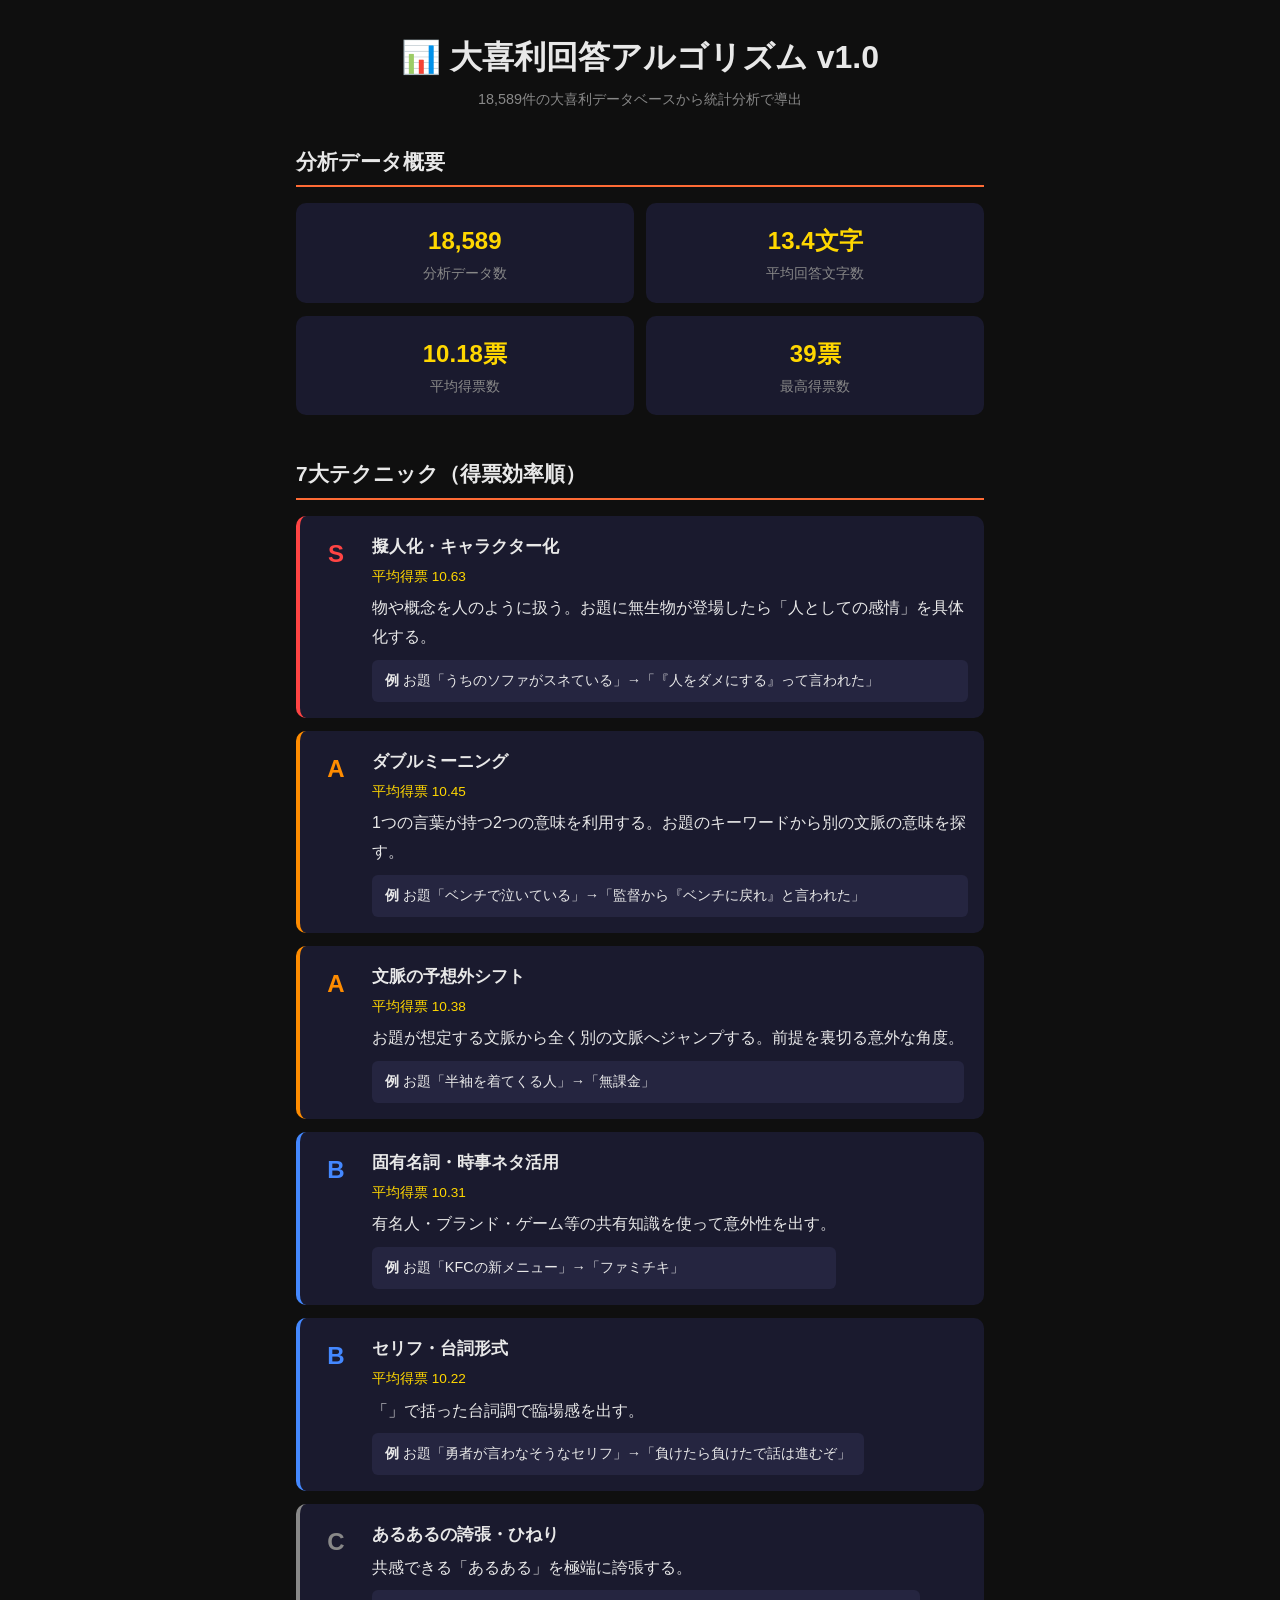
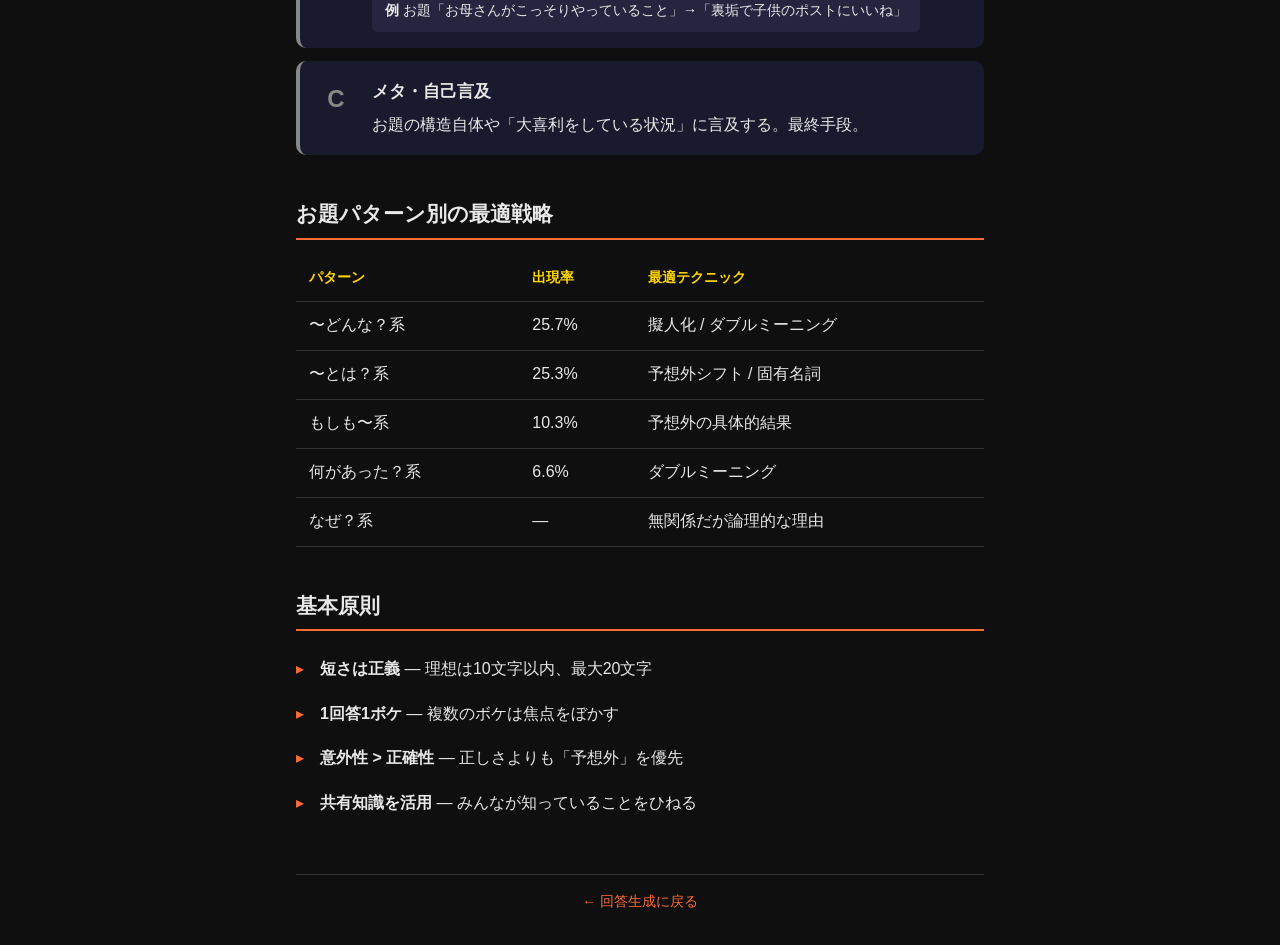
==== templates/algorithm.html @ 943953a9 "大喜利回答AIジェネレーター初期コミット 18,589件の大喜利データベースを分析し、7大テクニックを導出。 Flask + Claude APIによるWeb回答生成ツール。  Co-Authored" ====
<!DOCTYPE html>
<html lang="ja">
<head>
    <meta charset="UTF-8">
    <meta name="viewport" content="width=device-width, initial-scale=1.0">
    <title>大喜利回答アルゴリズム詳細</title>
    <link rel="stylesheet" href="/static/style.css">
</head>
<body>
    <div class="container">
        <header>
            <h1>📊 大喜利回答アルゴリズム v1.0</h1>
            <p class="subtitle">18,589件の大喜利データベースから統計分析で導出</p>
        </header>

        <main class="algorithm-page">
            <section class="algo-section">
                <h2>分析データ概要</h2>
                <div class="stats-grid">
                    <div class="stat-card">
                        <div class="stat-number">18,589</div>
                        <div class="stat-label">分析データ数</div>
                    </div>
                    <div class="stat-card">
                        <div class="stat-number">13.4文字</div>
                        <div class="stat-label">平均回答文字数</div>
                    </div>
                    <div class="stat-card">
                        <div class="stat-number">10.18票</div>
                        <div class="stat-label">平均得票数</div>
                    </div>
                    <div class="stat-card">
                        <div class="stat-number">39票</div>
                        <div class="stat-label">最高得票数</div>
                    </div>
                </div>
            </section>

            <section class="algo-section">
                <h2>7大テクニック（得票効率順）</h2>

                <div class="technique-card rank-s">
                    <div class="rank">S</div>
                    <div class="technique-content">
                        <h3>擬人化・キャラクター化</h3>
                        <div class="avg-score">平均得票 10.63</div>
                        <p>物や概念を人のように扱う。お題に無生物が登場したら「人としての感情」を具体化する。</p>
                        <div class="example">
                            <strong>例</strong> お題「うちのソファがスネている」→「『人をダメにする』って言われた」
                        </div>
                    </div>
                </div>

                <div class="technique-card rank-a">
                    <div class="rank">A</div>
                    <div class="technique-content">
                        <h3>ダブルミーニング</h3>
                        <div class="avg-score">平均得票 10.45</div>
                        <p>1つの言葉が持つ2つの意味を利用する。お題のキーワードから別の文脈の意味を探す。</p>
                        <div class="example">
                            <strong>例</strong> お題「ベンチで泣いている」→「監督から『ベンチに戻れ』と言われた」
                        </div>
                    </div>
                </div>

                <div class="technique-card rank-a">
                    <div class="rank">A</div>
                    <div class="technique-content">
                        <h3>文脈の予想外シフト</h3>
                        <div class="avg-score">平均得票 10.38</div>
                        <p>お題が想定する文脈から全く別の文脈へジャンプする。前提を裏切る意外な角度。</p>
                        <div class="example">
                            <strong>例</strong> お題「半袖を着てくる人」→「無課金」
                        </div>
                    </div>
                </div>

                <div class="technique-card rank-b">
                    <div class="rank">B</div>
                    <div class="technique-content">
                        <h3>固有名詞・時事ネタ活用</h3>
                        <div class="avg-score">平均得票 10.31</div>
                        <p>有名人・ブランド・ゲーム等の共有知識を使って意外性を出す。</p>
                        <div class="example">
                            <strong>例</strong> お題「KFCの新メニュー」→「ファミチキ」
                        </div>
                    </div>
                </div>

                <div class="technique-card rank-b">
                    <div class="rank">B</div>
                    <div class="technique-content">
                        <h3>セリフ・台詞形式</h3>
                        <div class="avg-score">平均得票 10.22</div>
                        <p>「」で括った台詞調で臨場感を出す。</p>
                        <div class="example">
                            <strong>例</strong> お題「勇者が言わなそうなセリフ」→「負けたら負けたで話は進むぞ」
                        </div>
                    </div>
                </div>

                <div class="technique-card rank-c">
                    <div class="rank">C</div>
                    <div class="technique-content">
                        <h3>あるあるの誇張・ひねり</h3>
                        <p>共感できる「あるある」を極端に誇張する。</p>
                        <div class="example">
                            <strong>例</strong> お題「お母さんがこっそりやっていること」→「裏垢で子供のポストにいいね」
                        </div>
                    </div>
                </div>

                <div class="technique-card rank-c">
                    <div class="rank">C</div>
                    <div class="technique-content">
                        <h3>メタ・自己言及</h3>
                        <p>お題の構造自体や「大喜利をしている状況」に言及する。最終手段。</p>
                    </div>
                </div>
            </section>

            <section class="algo-section">
                <h2>お題パターン別の最適戦略</h2>
                <table class="pattern-table">
                    <thead>
                        <tr>
                            <th>パターン</th>
                            <th>出現率</th>
                            <th>最適テクニック</th>
                        </tr>
                    </thead>
                    <tbody>
                        <tr><td>〜どんな？系</td><td>25.7%</td><td>擬人化 / ダブルミーニング</td></tr>
                        <tr><td>〜とは？系</td><td>25.3%</td><td>予想外シフト / 固有名詞</td></tr>
                        <tr><td>もしも〜系</td><td>10.3%</td><td>予想外の具体的結果</td></tr>
                        <tr><td>何があった？系</td><td>6.6%</td><td>ダブルミーニング</td></tr>
                        <tr><td>なぜ？系</td><td>—</td><td>無関係だが論理的な理由</td></tr>
                    </tbody>
                </table>
            </section>

            <section class="algo-section">
                <h2>基本原則</h2>
                <ul class="principles">
                    <li><strong>短さは正義</strong> — 理想は10文字以内、最大20文字</li>
                    <li><strong>1回答1ボケ</strong> — 複数のボケは焦点をぼかす</li>
                    <li><strong>意外性 > 正確性</strong> — 正しさよりも「予想外」を優先</li>
                    <li><strong>共有知識を活用</strong> — みんなが知っていることをひねる</li>
                </ul>
            </section>
        </main>

        <footer>
            <a href="/">← 回答生成に戻る</a>
        </footer>
    </div>
</body>
</html>
---- static/style.css ----
/* 大喜利AI - スタイルシート */

:root {
    --primary: #ff6b35;
    --primary-dark: #e55a2b;
    --bg: #0f0f0f;
    --surface: #1a1a2e;
    --surface-light: #252540;
    --text: #e8e8e8;
    --text-dim: #888;
    --accent: #ffd700;
    --rank-s: #ff4444;
    --rank-a: #ff8c00;
    --rank-b: #4488ff;
    --rank-c: #888;
}

* {
    margin: 0;
    padding: 0;
    box-sizing: border-box;
}

body {
    font-family: 'Hiragino Kaku Gothic ProN', 'Noto Sans JP', sans-serif;
    background: var(--bg);
    color: var(--text);
    min-height: 100vh;
    line-height: 1.6;
}

.container {
    max-width: 720px;
    margin: 0 auto;
    padding: 2rem 1rem;
}

/* Header */
header {
    text-align: center;
    margin-bottom: 2rem;
}

header h1 {
    font-size: 2rem;
    margin-bottom: 0.3rem;
}

.subtitle {
    color: var(--text-dim);
    font-size: 0.9rem;
}

/* Input Section */
.input-section {
    background: var(--surface);
    border-radius: 12px;
    padding: 1.5rem;
    margin-bottom: 1.5rem;
}

.input-section label {
    display: block;
    font-weight: bold;
    margin-bottom: 0.5rem;
    font-size: 0.95rem;
}

textarea {
    width: 100%;
    background: var(--surface-light);
    border: 2px solid transparent;
    border-radius: 8px;
    color: var(--text);
    padding: 0.8rem;
    font-size: 1.1rem;
    font-family: inherit;
    resize: vertical;
    transition: border-color 0.2s;
}

textarea:focus {
    outline: none;
    border-color: var(--primary);
}

.options {
    display: flex;
    gap: 1rem;
    margin: 1rem 0;
}

.option-group {
    flex: 1;
}

.option-group label {
    font-size: 0.85rem;
    color: var(--text-dim);
    margin-bottom: 0.3rem;
}

select {
    width: 100%;
    background: var(--surface-light);
    border: 1px solid #333;
    border-radius: 6px;
    color: var(--text);
    padding: 0.5rem;
    font-size: 0.95rem;
    font-family: inherit;
}

button {
    width: 100%;
    background: var(--primary);
    color: white;
    border: none;
    border-radius: 8px;
    padding: 0.8rem;
    font-size: 1.1rem;
    font-weight: bold;
    cursor: pointer;
    transition: background 0.2s;
    font-family: inherit;
}

button:hover {
    background: var(--primary-dark);
}

button:disabled {
    opacity: 0.5;
    cursor: not-allowed;
}

/* Loading */
.loading {
    text-align: center;
    padding: 2rem;
}

.spinner {
    width: 40px;
    height: 40px;
    border: 3px solid var(--surface-light);
    border-top-color: var(--primary);
    border-radius: 50%;
    animation: spin 0.8s linear infinite;
    margin: 0 auto 0.5rem;
}

@keyframes spin {
    to { transform: rotate(360deg); }
}

/* Results */
.results {
    margin-top: 1.5rem;
}

.pattern-badge {
    display: inline-block;
    background: var(--surface-light);
    border: 1px solid #444;
    border-radius: 20px;
    padding: 0.3rem 0.8rem;
    font-size: 0.85rem;
    color: var(--accent);
    margin-bottom: 1rem;
}

.answer-card {
    background: var(--surface);
    border-radius: 12px;
    padding: 1.2rem;
    margin-bottom: 0.8rem;
    display: flex;
    gap: 1rem;
    align-items: flex-start;
    transition: transform 0.15s;
}

.answer-card:hover {
    transform: translateX(4px);
}

.answer-number {
    background: var(--primary);
    color: white;
    width: 32px;
    height: 32px;
    border-radius: 50%;
    display: flex;
    align-items: center;
    justify-content: center;
    font-weight: bold;
    flex-shrink: 0;
}

.answer-text {
    font-size: 1.2rem;
    font-weight: bold;
    margin-bottom: 0.4rem;
}

.answer-meta {
    display: flex;
    gap: 0.8rem;
    font-size: 0.85rem;
    color: var(--text-dim);
}

.technique {
    background: var(--surface-light);
    padding: 0.15rem 0.5rem;
    border-radius: 4px;
    font-size: 0.8rem;
}

/* Error */
.error {
    background: #2a1515;
    border: 1px solid #ff4444;
    border-radius: 8px;
    padding: 1rem;
    color: #ff6666;
    text-align: center;
}

.hidden {
    display: none;
}

/* Footer */
footer {
    text-align: center;
    margin-top: 3rem;
    padding-top: 1rem;
    border-top: 1px solid #333;
    font-size: 0.85rem;
    color: var(--text-dim);
}

footer a {
    color: var(--primary);
    text-decoration: none;
}

footer a:hover {
    text-decoration: underline;
}

/* Algorithm Page */
.algorithm-page {
    line-height: 1.8;
}

.algo-section {
    margin-bottom: 2.5rem;
}

.algo-section h2 {
    font-size: 1.3rem;
    margin-bottom: 1rem;
    padding-bottom: 0.3rem;
    border-bottom: 2px solid var(--primary);
}

.stats-grid {
    display: grid;
    grid-template-columns: repeat(2, 1fr);
    gap: 0.8rem;
}

.stat-card {
    background: var(--surface);
    border-radius: 10px;
    padding: 1rem;
    text-align: center;
}

.stat-number {
    font-size: 1.5rem;
    font-weight: bold;
    color: var(--accent);
}

.stat-label {
    font-size: 0.85rem;
    color: var(--text-dim);
}

.technique-card {
    background: var(--surface);
    border-radius: 10px;
    padding: 1rem;
    margin-bottom: 0.8rem;
    display: flex;
    gap: 1rem;
    border-left: 4px solid;
}

.technique-card.rank-s { border-left-color: var(--rank-s); }
.technique-card.rank-a { border-left-color: var(--rank-a); }
.technique-card.rank-b { border-left-color: var(--rank-b); }
.technique-card.rank-c { border-left-color: var(--rank-c); }

.rank {
    font-size: 1.5rem;
    font-weight: bold;
    width: 40px;
    text-align: center;
    flex-shrink: 0;
}

.rank-s .rank { color: var(--rank-s); }
.rank-a .rank { color: var(--rank-a); }
.rank-b .rank { color: var(--rank-b); }
.rank-c .rank { color: var(--rank-c); }

.technique-content h3 {
    font-size: 1.05rem;
    margin-bottom: 0.2rem;
}

.avg-score {
    font-size: 0.85rem;
    color: var(--accent);
    margin-bottom: 0.3rem;
}

.example {
    background: var(--surface-light);
    border-radius: 6px;
    padding: 0.5rem 0.8rem;
    margin-top: 0.5rem;
    font-size: 0.9rem;
}

.pattern-table {
    width: 100%;
    border-collapse: collapse;
}

.pattern-table th, .pattern-table td {
    padding: 0.6rem 0.8rem;
    text-align: left;
    border-bottom: 1px solid #333;
}

.pattern-table th {
    color: var(--accent);
    font-size: 0.9rem;
}

.principles {
    list-style: none;
}

.principles li {
    padding: 0.5rem 0;
    padding-left: 1.5rem;
    position: relative;
}

.principles li::before {
    content: "▸";
    color: var(--primary);
    position: absolute;
    left: 0;
}

/* Responsive */
@media (max-width: 480px) {
    .options {
        flex-direction: column;
        gap: 0.5rem;
    }

    .stats-grid {
        grid-template-columns: 1fr 1fr;
    }

    header h1 {
        font-size: 1.5rem;
    }
}
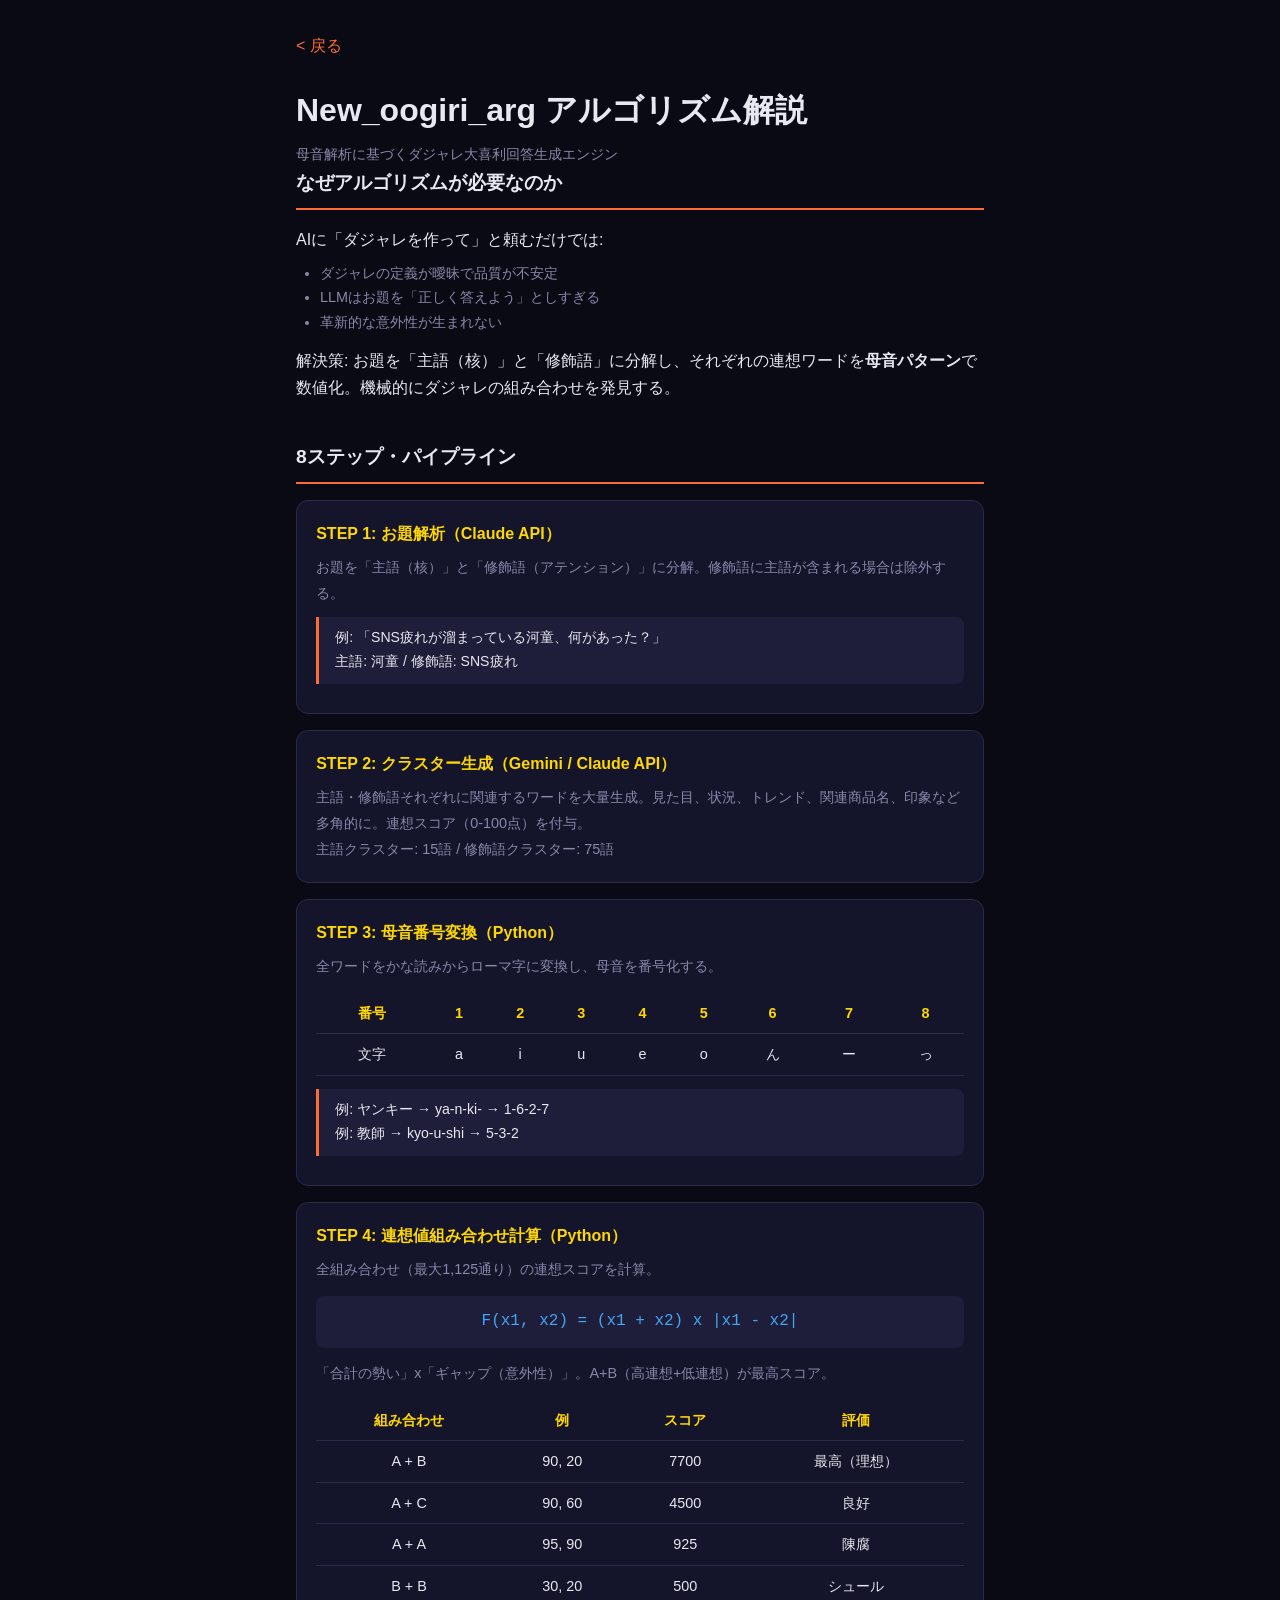
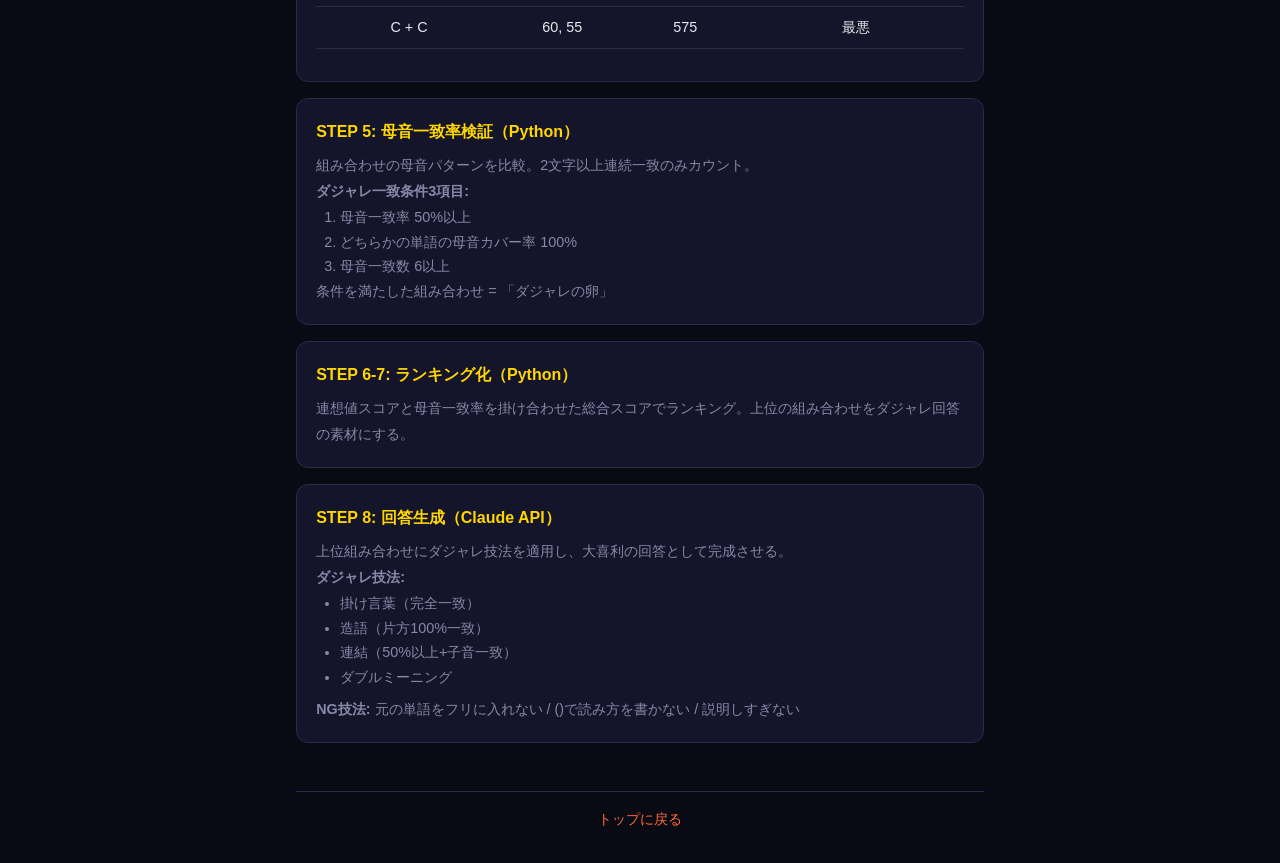
==== commit 8757bd19: "New_oogiri_argアルゴリズムに基づくダジャレ生成エンジンを実装 - dajare_engine.py: 母音変換・一致率計算の純粋Pythonモジュール   - かな→ローマ字→母音番号変" ====
--- a/templates/algorithm.html
+++ b/templates/algorithm.html
@@ -3,155 +3,160 @@
 <head>
     <meta charset="UTF-8">
     <meta name="viewport" content="width=device-width, initial-scale=1.0">
-    <title>大喜利回答アルゴリズム詳細</title>
+    <title>アルゴリズム解説 - 大喜利ダジャレAI</title>
     <link rel="stylesheet" href="/static/style.css">
+    <style>
+        .algo-page { max-width: 720px; margin: 0 auto; }
+        .algo-section { margin-bottom: 2.5rem; }
+        .algo-section h2 {
+            font-size: 1.2rem;
+            margin-bottom: 1rem;
+            padding-bottom: 0.5rem;
+            border-bottom: 2px solid var(--primary);
+        }
+        .step-card {
+            background: var(--surface);
+            border: 1px solid var(--border);
+            border-radius: 12px;
+            padding: 1.2rem;
+            margin-bottom: 1rem;
+        }
+        .step-card h3 {
+            color: var(--accent);
+            font-size: 1rem;
+            margin-bottom: 0.5rem;
+        }
+        .step-card p { font-size: 0.9rem; color: var(--text-dim); line-height: 1.8; }
+        .formula {
+            background: var(--surface-light);
+            border-radius: 8px;
+            padding: 0.8rem 1.2rem;
+            font-family: monospace;
+            font-size: 1rem;
+            text-align: center;
+            margin: 0.8rem 0;
+            color: var(--info);
+        }
+        .example-box {
+            background: var(--surface-light);
+            border-left: 3px solid var(--primary);
+            border-radius: 0 8px 8px 0;
+            padding: 0.6rem 1rem;
+            margin: 0.6rem 0;
+            font-size: 0.88rem;
+        }
+        .vowel-table {
+            width: 100%;
+            border-collapse: collapse;
+            margin: 0.8rem 0;
+            font-size: 0.9rem;
+        }
+        .vowel-table th, .vowel-table td {
+            padding: 0.5rem;
+            border-bottom: 1px solid var(--border);
+            text-align: center;
+        }
+        .vowel-table th { color: var(--accent); }
+        .back-link { display: inline-block; margin-bottom: 1.5rem; color: var(--primary); text-decoration: none; }
+        .back-link:hover { text-decoration: underline; }
+    </style>
 </head>
 <body>
-    <div class="container">
-        <header>
-            <h1>📊 大喜利回答アルゴリズム v1.0</h1>
-            <p class="subtitle">18,589件の大喜利データベースから統計分析で導出</p>
-        </header>
+    <div class="container algo-page">
+        <a href="/" class="back-link">&lt; 戻る</a>
+        <h1>New_oogiri_arg アルゴリズム解説</h1>
+        <p class="subtitle">母音解析に基づくダジャレ大喜利回答生成エンジン</p>
 
-        <main class="algorithm-page">
-            <section class="algo-section">
-                <h2>分析データ概要</h2>
-                <div class="stats-grid">
-                    <div class="stat-card">
-                        <div class="stat-number">18,589</div>
-                        <div class="stat-label">分析データ数</div>
-                    </div>
-                    <div class="stat-card">
-                        <div class="stat-number">13.4文字</div>
-                        <div class="stat-label">平均回答文字数</div>
-                    </div>
-                    <div class="stat-card">
-                        <div class="stat-number">10.18票</div>
-                        <div class="stat-label">平均得票数</div>
-                    </div>
-                    <div class="stat-card">
-                        <div class="stat-number">39票</div>
-                        <div class="stat-label">最高得票数</div>
-                    </div>
+        <div class="algo-section">
+            <h2>なぜアルゴリズムが必要なのか</h2>
+            <p>AIに「ダジャレを作って」と頼むだけでは:</p>
+            <ul style="color:var(--text-dim);font-size:0.9rem;padding-left:1.5rem;margin:0.5rem 0">
+                <li>ダジャレの定義が曖昧で品質が不安定</li>
+                <li>LLMはお題を「正しく答えよう」としすぎる</li>
+                <li>革新的な意外性が生まれない</li>
+            </ul>
+            <p style="margin-top:0.8rem">解決策: お題を「主語（核）」と「修飾語」に分解し、それぞれの連想ワードを<strong>母音パターン</strong>で数値化。機械的にダジャレの組み合わせを発見する。</p>
+        </div>
+
+        <div class="algo-section">
+            <h2>8ステップ・パイプライン</h2>
+
+            <div class="step-card">
+                <h3>STEP 1: お題解析（Claude API）</h3>
+                <p>お題を「主語（核）」と「修飾語（アテンション）」に分解。修飾語に主語が含まれる場合は除外する。</p>
+                <div class="example-box">
+                    例: 「SNS疲れが溜まっている河童、何があった？」<br>
+                    主語: 河童 / 修飾語: SNS疲れ
                 </div>
-            </section>
+            </div>
 
-            <section class="algo-section">
-                <h2>7大テクニック（得票効率順）</h2>
+            <div class="step-card">
+                <h3>STEP 2: クラスター生成（Gemini / Claude API）</h3>
+                <p>主語・修飾語それぞれに関連するワードを大量生成。見た目、状況、トレンド、関連商品名、印象など多角的に。連想スコア（0-100点）を付与。</p>
+                <p>主語クラスター: 15語 / 修飾語クラスター: 75語</p>
+            </div>
 
-                <div class="technique-card rank-s">
-                    <div class="rank">S</div>
-                    <div class="technique-content">
-                        <h3>擬人化・キャラクター化</h3>
-                        <div class="avg-score">平均得票 10.63</div>
-                        <p>物や概念を人のように扱う。お題に無生物が登場したら「人としての感情」を具体化する。</p>
-                        <div class="example">
-                            <strong>例</strong> お題「うちのソファがスネている」→「『人をダメにする』って言われた」
-                        </div>
-                    </div>
+            <div class="step-card">
+                <h3>STEP 3: 母音番号変換（Python）</h3>
+                <p>全ワードをかな読みからローマ字に変換し、母音を番号化する。</p>
+                <table class="vowel-table">
+                    <tr><th>番号</th><th>1</th><th>2</th><th>3</th><th>4</th><th>5</th><th>6</th><th>7</th><th>8</th></tr>
+                    <tr><td>文字</td><td>a</td><td>i</td><td>u</td><td>e</td><td>o</td><td>ん</td><td>ー</td><td>っ</td></tr>
+                </table>
+                <div class="example-box">
+                    例: ヤンキー → ya-n-ki- → 1-6-2-7<br>
+                    例: 教師 → kyo-u-shi → 5-3-2
                 </div>
+            </div>
 
-                <div class="technique-card rank-a">
-                    <div class="rank">A</div>
-                    <div class="technique-content">
-                        <h3>ダブルミーニング</h3>
-                        <div class="avg-score">平均得票 10.45</div>
-                        <p>1つの言葉が持つ2つの意味を利用する。お題のキーワードから別の文脈の意味を探す。</p>
-                        <div class="example">
-                            <strong>例</strong> お題「ベンチで泣いている」→「監督から『ベンチに戻れ』と言われた」
-                        </div>
-                    </div>
-                </div>
+            <div class="step-card">
+                <h3>STEP 4: 連想値組み合わせ計算（Python）</h3>
+                <p>全組み合わせ（最大1,125通り）の連想スコアを計算。</p>
+                <div class="formula">F(x1, x2) = (x1 + x2) x |x1 - x2|</div>
+                <p>「合計の勢い」x「ギャップ（意外性）」。A+B（高連想+低連想）が最高スコア。</p>
+                <table class="vowel-table">
+                    <tr><th>組み合わせ</th><th>例</th><th>スコア</th><th>評価</th></tr>
+                    <tr><td>A + B</td><td>90, 20</td><td>7700</td><td>最高（理想）</td></tr>
+                    <tr><td>A + C</td><td>90, 60</td><td>4500</td><td>良好</td></tr>
+                    <tr><td>A + A</td><td>95, 90</td><td>925</td><td>陳腐</td></tr>
+                    <tr><td>B + B</td><td>30, 20</td><td>500</td><td>シュール</td></tr>
+                    <tr><td>C + C</td><td>60, 55</td><td>575</td><td>最悪</td></tr>
+                </table>
+            </div>
 
-                <div class="technique-card rank-a">
-                    <div class="rank">A</div>
-                    <div class="technique-content">
-                        <h3>文脈の予想外シフト</h3>
-                        <div class="avg-score">平均得票 10.38</div>
-                        <p>お題が想定する文脈から全く別の文脈へジャンプする。前提を裏切る意外な角度。</p>
-                        <div class="example">
-                            <strong>例</strong> お題「半袖を着てくる人」→「無課金」
-                        </div>
-                    </div>
-                </div>
+            <div class="step-card">
+                <h3>STEP 5: 母音一致率検証（Python）</h3>
+                <p>組み合わせの母音パターンを比較。2文字以上連続一致のみカウント。</p>
+                <p><strong>ダジャレ一致条件3項目:</strong></p>
+                <ol style="font-size:0.9rem;color:var(--text-dim);padding-left:1.5rem">
+                    <li>母音一致率 50%以上</li>
+                    <li>どちらかの単語の母音カバー率 100%</li>
+                    <li>母音一致数 6以上</li>
+                </ol>
+                <p>条件を満たした組み合わせ = 「ダジャレの卵」</p>
+            </div>
 
-                <div class="technique-card rank-b">
-                    <div class="rank">B</div>
-                    <div class="technique-content">
-                        <h3>固有名詞・時事ネタ活用</h3>
-                        <div class="avg-score">平均得票 10.31</div>
-                        <p>有名人・ブランド・ゲーム等の共有知識を使って意外性を出す。</p>
-                        <div class="example">
-                            <strong>例</strong> お題「KFCの新メニュー」→「ファミチキ」
-                        </div>
-                    </div>
-                </div>
+            <div class="step-card">
+                <h3>STEP 6-7: ランキング化（Python）</h3>
+                <p>連想値スコアと母音一致率を掛け合わせた総合スコアでランキング。上位の組み合わせをダジャレ回答の素材にする。</p>
+            </div>
 
-                <div class="technique-card rank-b">
-                    <div class="rank">B</div>
-                    <div class="technique-content">
-                        <h3>セリフ・台詞形式</h3>
-                        <div class="avg-score">平均得票 10.22</div>
-                        <p>「」で括った台詞調で臨場感を出す。</p>
-                        <div class="example">
-                            <strong>例</strong> お題「勇者が言わなそうなセリフ」→「負けたら負けたで話は進むぞ」
-                        </div>
-                    </div>
-                </div>
-
-                <div class="technique-card rank-c">
-                    <div class="rank">C</div>
-                    <div class="technique-content">
-                        <h3>あるあるの誇張・ひねり</h3>
-                        <p>共感できる「あるある」を極端に誇張する。</p>
-                        <div class="example">
-                            <strong>例</strong> お題「お母さんがこっそりやっていること」→「裏垢で子供のポストにいいね」
-                        </div>
-                    </div>
-                </div>
-
-                <div class="technique-card rank-c">
-                    <div class="rank">C</div>
-                    <div class="technique-content">
-                        <h3>メタ・自己言及</h3>
-                        <p>お題の構造自体や「大喜利をしている状況」に言及する。最終手段。</p>
-                    </div>
-                </div>
-            </section>
-
-            <section class="algo-section">
-                <h2>お題パターン別の最適戦略</h2>
-                <table class="pattern-table">
-                    <thead>
-                        <tr>
-                            <th>パターン</th>
-                            <th>出現率</th>
-                            <th>最適テクニック</th>
-                        </tr>
-                    </thead>
-                    <tbody>
-                        <tr><td>〜どんな？系</td><td>25.7%</td><td>擬人化 / ダブルミーニング</td></tr>
-                        <tr><td>〜とは？系</td><td>25.3%</td><td>予想外シフト / 固有名詞</td></tr>
-                        <tr><td>もしも〜系</td><td>10.3%</td><td>予想外の具体的結果</td></tr>
-                        <tr><td>何があった？系</td><td>6.6%</td><td>ダブルミーニング</td></tr>
-                        <tr><td>なぜ？系</td><td>—</td><td>無関係だが論理的な理由</td></tr>
-                    </tbody>
-                </table>
-            </section>
-
-            <section class="algo-section">
-                <h2>基本原則</h2>
-                <ul class="principles">
-                    <li><strong>短さは正義</strong> — 理想は10文字以内、最大20文字</li>
-                    <li><strong>1回答1ボケ</strong> — 複数のボケは焦点をぼかす</li>
-                    <li><strong>意外性 > 正確性</strong> — 正しさよりも「予想外」を優先</li>
-                    <li><strong>共有知識を活用</strong> — みんなが知っていることをひねる</li>
+            <div class="step-card">
+                <h3>STEP 8: 回答生成（Claude API）</h3>
+                <p>上位組み合わせにダジャレ技法を適用し、大喜利の回答として完成させる。</p>
+                <p><strong>ダジャレ技法:</strong></p>
+                <ul style="font-size:0.9rem;color:var(--text-dim);padding-left:1.5rem">
+                    <li>掛け言葉（完全一致）</li>
+                    <li>造語（片方100%一致）</li>
+                    <li>連結（50%以上+子音一致）</li>
+                    <li>ダブルミーニング</li>
                 </ul>
-            </section>
-        </main>
+                <p style="margin-top:0.5rem"><strong>NG技法:</strong> 元の単語をフリに入れない / ()で読み方を書かない / 説明しすぎない</p>
+            </div>
+        </div>
 
         <footer>
-            <a href="/">← 回答生成に戻る</a>
+            <a href="/">トップに戻る</a>
         </footer>
     </div>
 </body>
--- a/static/style.css
+++ b/static/style.css
@@ -1,388 +1,431 @@
-/* 大喜利AI - スタイルシート */
+/* 大喜利ダジャレAI - New_oogiri_arg */
 
 :root {
     --primary: #ff6b35;
     --primary-dark: #e55a2b;
-    --bg: #0f0f0f;
-    --surface: #1a1a2e;
-    --surface-light: #252540;
-    --text: #e8e8e8;
-    --text-dim: #888;
+    --bg: #0a0a14;
+    --surface: #14142a;
+    --surface-light: #1e1e3a;
+    --surface-hover: #282850;
+    --text: #e8e8f0;
+    --text-dim: #8888aa;
     --accent: #ffd700;
-    --rank-s: #ff4444;
-    --rank-a: #ff8c00;
-    --rank-b: #4488ff;
-    --rank-c: #888;
-}
-
-* {
-    margin: 0;
-    padding: 0;
-    box-sizing: border-box;
-}
+    --success: #4caf50;
+    --info: #42a5f5;
+    --warn: #ff9800;
+    --danger: #f44336;
+    --border: #2a2a4a;
+}
+
+* { margin: 0; padding: 0; box-sizing: border-box; }
 
 body {
     font-family: 'Hiragino Kaku Gothic ProN', 'Noto Sans JP', sans-serif;
     background: var(--bg);
     color: var(--text);
     min-height: 100vh;
-    line-height: 1.6;
+    line-height: 1.7;
 }
 
 .container {
-    max-width: 720px;
+    max-width: 800px;
     margin: 0 auto;
     padding: 2rem 1rem;
 }
 
 /* Header */
-header {
-    text-align: center;
-    margin-bottom: 2rem;
-}
-
-header h1 {
-    font-size: 2rem;
-    margin-bottom: 0.3rem;
-}
-
-.subtitle {
-    color: var(--text-dim);
-    font-size: 0.9rem;
-}
+header { text-align: center; margin-bottom: 2rem; }
+header h1 { font-size: 2.2rem; letter-spacing: 0.05em; }
+.subtitle { color: var(--text-dim); font-size: 0.9rem; margin-top: 0.3rem; }
 
 /* Input Section */
 .input-section {
     background: var(--surface);
-    border-radius: 12px;
+    border: 1px solid var(--border);
+    border-radius: 14px;
     padding: 1.5rem;
     margin-bottom: 1.5rem;
 }
 
-.input-section label {
-    display: block;
-    font-weight: bold;
+.input-header {
+    display: flex;
+    justify-content: space-between;
+    align-items: center;
     margin-bottom: 0.5rem;
+}
+
+.input-header label {
+    font-weight: bold;
     font-size: 0.95rem;
 }
+
+.btn-fetch {
+    background: var(--surface-light);
+    color: var(--info);
+    border: 1px solid var(--info);
+    border-radius: 6px;
+    padding: 0.3rem 0.8rem;
+    font-size: 0.85rem;
+    cursor: pointer;
+    font-family: inherit;
+    transition: all 0.2s;
+}
+
+.btn-fetch:hover { background: var(--info); color: white; }
 
 textarea {
     width: 100%;
     background: var(--surface-light);
     border: 2px solid transparent;
-    border-radius: 8px;
+    border-radius: 10px;
     color: var(--text);
-    padding: 0.8rem;
+    padding: 0.8rem 1rem;
     font-size: 1.1rem;
     font-family: inherit;
     resize: vertical;
     transition: border-color 0.2s;
 }
 
-textarea:focus {
-    outline: none;
-    border-color: var(--primary);
-}
-
-.options {
-    display: flex;
+textarea:focus { outline: none; border-color: var(--primary); }
+
+/* Odai List */
+.odai-list {
+    margin: 0.8rem 0;
+    background: var(--surface-light);
+    border-radius: 10px;
+    padding: 0.5rem;
+    max-height: 300px;
+    overflow-y: auto;
+}
+
+.odai-item {
+    padding: 0.5rem 0.8rem;
+    border-radius: 6px;
+    cursor: pointer;
+    font-size: 0.92rem;
+    transition: background 0.15s;
+}
+
+.odai-item:hover { background: var(--surface-hover); }
+.odai-item.selected { background: var(--primary); color: white; }
+
+.odai-nav {
+    display: flex;
+    justify-content: center;
+    align-items: center;
     gap: 1rem;
-    margin: 1rem 0;
-}
-
-.option-group {
-    flex: 1;
-}
-
-.option-group label {
-    font-size: 0.85rem;
-    color: var(--text-dim);
-    margin-bottom: 0.3rem;
-}
-
-select {
+    padding: 0.5rem;
+    font-size: 0.85rem;
+    color: var(--text-dim);
+}
+
+.odai-nav button {
+    width: auto;
+    padding: 0.3rem 1rem;
+    font-size: 0.85rem;
+    background: var(--surface);
+    border: 1px solid var(--border);
+}
+
+.odai-nav button:disabled { opacity: 0.3; }
+
+.loading-text, .error-text {
+    text-align: center;
+    padding: 1rem;
+    font-size: 0.9rem;
+}
+.error-text { color: var(--danger); }
+
+/* Generate Button */
+.btn-generate {
     width: 100%;
-    background: var(--surface-light);
-    border: 1px solid #333;
-    border-radius: 6px;
-    color: var(--text);
-    padding: 0.5rem;
-    font-size: 0.95rem;
-    font-family: inherit;
-}
-
-button {
-    width: 100%;
-    background: var(--primary);
+    background: linear-gradient(135deg, var(--primary), #ff8f5a);
     color: white;
     border: none;
+    border-radius: 10px;
+    padding: 0.9rem;
+    font-size: 1.15rem;
+    font-weight: bold;
+    cursor: pointer;
+    font-family: inherit;
+    transition: all 0.2s;
+    margin-top: 0.8rem;
+}
+
+.btn-generate:hover { transform: translateY(-1px); box-shadow: 0 4px 20px rgba(255,107,53,0.3); }
+.btn-generate:disabled { opacity: 0.5; cursor: not-allowed; transform: none; box-shadow: none; }
+
+/* Progress Section */
+.progress-section {
+    margin: 1.5rem 0;
+}
+
+.progress-section h2 {
+    font-size: 1.1rem;
+    margin-bottom: 1rem;
+    color: var(--accent);
+}
+
+.step-tracker {
+    display: flex;
+    flex-direction: column;
+    gap: 0.5rem;
+}
+
+.step {
+    background: var(--surface);
+    border: 1px solid var(--border);
+    border-radius: 10px;
+    padding: 0.8rem 1rem;
+    transition: all 0.3s;
+}
+
+.step[data-status="processing"] {
+    border-color: var(--warn);
+    box-shadow: 0 0 10px rgba(255,152,0,0.15);
+}
+
+.step[data-status="done"] {
+    border-color: var(--success);
+}
+
+.step[data-status="error"] {
+    border-color: var(--danger);
+}
+
+.step-header {
+    display: flex;
+    align-items: center;
+    gap: 0.6rem;
+}
+
+.step-icon {
+    width: 28px;
+    height: 28px;
+    border-radius: 50%;
+    background: var(--surface-light);
+    display: flex;
+    align-items: center;
+    justify-content: center;
+    font-weight: bold;
+    font-size: 0.85rem;
+    flex-shrink: 0;
+    transition: all 0.3s;
+}
+
+.step[data-status="processing"] .step-icon {
+    background: var(--warn);
+    color: #000;
+    animation: pulse 1.5s ease infinite;
+}
+
+.step[data-status="done"] .step-icon {
+    background: var(--success);
+    color: white;
+}
+
+@keyframes pulse {
+    0%, 100% { transform: scale(1); }
+    50% { transform: scale(1.15); }
+}
+
+.step-title {
+    font-weight: bold;
+    font-size: 0.95rem;
+    flex: 1;
+}
+
+.step-status {
+    font-size: 0.8rem;
+    color: var(--text-dim);
+}
+
+.step[data-status="processing"] .step-status::after { content: "実行中..."; color: var(--warn); }
+.step[data-status="done"] .step-status::after { content: "完了"; color: var(--success); }
+.step[data-status="error"] .step-status::after { content: "エラー"; color: var(--danger); }
+
+.step-detail {
+    margin-top: 0.5rem;
+    font-size: 0.88rem;
+}
+
+.processing {
+    color: var(--warn);
+    animation: blink 1.5s ease infinite;
+}
+
+@keyframes blink {
+    0%, 100% { opacity: 1; }
+    50% { opacity: 0.5; }
+}
+
+.result-box {
+    background: var(--surface-light);
     border-radius: 8px;
-    padding: 0.8rem;
-    font-size: 1.1rem;
-    font-weight: bold;
-    cursor: pointer;
-    transition: background 0.2s;
-    font-family: inherit;
-}
-
-button:hover {
-    background: var(--primary-dark);
-}
-
-button:disabled {
-    opacity: 0.5;
-    cursor: not-allowed;
-}
-
-/* Loading */
-.loading {
-    text-align: center;
-    padding: 2rem;
-}
-
-.spinner {
-    width: 40px;
-    height: 40px;
-    border: 3px solid var(--surface-light);
-    border-top-color: var(--primary);
-    border-radius: 50%;
-    animation: spin 0.8s linear infinite;
-    margin: 0 auto 0.5rem;
-}
-
-@keyframes spin {
-    to { transform: rotate(360deg); }
-}
-
-/* Results */
-.results {
-    margin-top: 1.5rem;
-}
-
-.pattern-badge {
-    display: inline-block;
-    background: var(--surface-light);
-    border: 1px solid #444;
-    border-radius: 20px;
-    padding: 0.3rem 0.8rem;
-    font-size: 0.85rem;
+    padding: 0.7rem 1rem;
+}
+
+.result-row {
+    padding: 0.15rem 0;
+}
+
+.result-row .label {
+    color: var(--text-dim);
+    margin-right: 0.4rem;
+}
+
+.result-row.dim {
+    color: var(--text-dim);
+    font-size: 0.82rem;
+}
+
+/* Combo List */
+.combos-list {
+    margin-top: 0.6rem;
+    display: flex;
+    flex-direction: column;
+    gap: 0.3rem;
+}
+
+.combo-item {
+    display: flex;
+    align-items: center;
+    gap: 0.5rem;
+    padding: 0.35rem 0.5rem;
+    background: var(--surface);
+    border-radius: 6px;
+    font-size: 0.85rem;
+}
+
+.combo-rank {
     color: var(--accent);
+    font-weight: bold;
+    width: 28px;
+}
+
+.combo-words { flex: 1; }
+
+.combo-score {
+    color: var(--info);
+    font-size: 0.8rem;
+}
+
+.combo-technique {
+    padding: 0.1rem 0.5rem;
+    border-radius: 4px;
+    font-size: 0.75rem;
+    background: var(--surface-light);
+    border: 1px solid var(--border);
+}
+
+/* Results Section */
+.results-section {
+    margin: 1.5rem 0;
+}
+
+.results-section h2 {
+    font-size: 1.2rem;
     margin-bottom: 1rem;
+    color: var(--accent);
 }
 
 .answer-card {
     background: var(--surface);
+    border: 1px solid var(--border);
     border-radius: 12px;
-    padding: 1.2rem;
-    margin-bottom: 0.8rem;
+    padding: 1rem 1.2rem;
+    margin-bottom: 0.7rem;
     display: flex;
     gap: 1rem;
     align-items: flex-start;
-    transition: transform 0.15s;
+    transition: all 0.2s;
 }
 
 .answer-card:hover {
-    transform: translateX(4px);
+    border-color: var(--primary);
+    transform: translateX(3px);
 }
 
 .answer-number {
-    background: var(--primary);
+    background: linear-gradient(135deg, var(--primary), #ff8f5a);
     color: white;
-    width: 32px;
-    height: 32px;
+    width: 34px;
+    height: 34px;
     border-radius: 50%;
     display: flex;
     align-items: center;
     justify-content: center;
     font-weight: bold;
+    font-size: 1rem;
     flex-shrink: 0;
 }
 
+.answer-body { flex: 1; }
+
 .answer-text {
-    font-size: 1.2rem;
+    font-size: 1.3rem;
     font-weight: bold;
     margin-bottom: 0.4rem;
+    line-height: 1.5;
 }
 
 .answer-meta {
     display: flex;
-    gap: 0.8rem;
-    font-size: 0.85rem;
-    color: var(--text-dim);
-}
-
-.technique {
-    background: var(--surface-light);
-    padding: 0.15rem 0.5rem;
+    gap: 0.6rem;
+    align-items: center;
+    flex-wrap: wrap;
+    margin-bottom: 0.3rem;
+}
+
+.tag {
+    background: var(--surface-light);
+    border: 1px solid var(--border);
+    padding: 0.1rem 0.5rem;
     border-radius: 4px;
-    font-size: 0.8rem;
+    font-size: 0.78rem;
+    color: var(--info);
+}
+
+.dajare-source {
+    font-size: 0.82rem;
+    color: var(--text-dim);
+}
+
+.answer-explain {
+    font-size: 0.82rem;
+    color: var(--text-dim);
 }
 
 /* Error */
 .error {
-    background: #2a1515;
-    border: 1px solid #ff4444;
-    border-radius: 8px;
+    background: rgba(244,67,54,0.1);
+    border: 1px solid var(--danger);
+    border-radius: 10px;
     padding: 1rem;
     color: #ff6666;
     text-align: center;
-}
-
-.hidden {
-    display: none;
-}
+    margin: 1rem 0;
+}
+
+.hidden { display: none; }
 
 /* Footer */
 footer {
     text-align: center;
     margin-top: 3rem;
     padding-top: 1rem;
-    border-top: 1px solid #333;
-    font-size: 0.85rem;
-    color: var(--text-dim);
-}
-
-footer a {
-    color: var(--primary);
-    text-decoration: none;
-}
-
-footer a:hover {
-    text-decoration: underline;
-}
-
-/* Algorithm Page */
-.algorithm-page {
-    line-height: 1.8;
-}
-
-.algo-section {
-    margin-bottom: 2.5rem;
-}
-
-.algo-section h2 {
-    font-size: 1.3rem;
-    margin-bottom: 1rem;
-    padding-bottom: 0.3rem;
-    border-bottom: 2px solid var(--primary);
-}
-
-.stats-grid {
-    display: grid;
-    grid-template-columns: repeat(2, 1fr);
-    gap: 0.8rem;
-}
-
-.stat-card {
-    background: var(--surface);
-    border-radius: 10px;
-    padding: 1rem;
-    text-align: center;
-}
-
-.stat-number {
-    font-size: 1.5rem;
-    font-weight: bold;
-    color: var(--accent);
-}
-
-.stat-label {
-    font-size: 0.85rem;
-    color: var(--text-dim);
-}
-
-.technique-card {
-    background: var(--surface);
-    border-radius: 10px;
-    padding: 1rem;
-    margin-bottom: 0.8rem;
-    display: flex;
-    gap: 1rem;
-    border-left: 4px solid;
-}
-
-.technique-card.rank-s { border-left-color: var(--rank-s); }
-.technique-card.rank-a { border-left-color: var(--rank-a); }
-.technique-card.rank-b { border-left-color: var(--rank-b); }
-.technique-card.rank-c { border-left-color: var(--rank-c); }
-
-.rank {
-    font-size: 1.5rem;
-    font-weight: bold;
-    width: 40px;
-    text-align: center;
-    flex-shrink: 0;
-}
-
-.rank-s .rank { color: var(--rank-s); }
-.rank-a .rank { color: var(--rank-a); }
-.rank-b .rank { color: var(--rank-b); }
-.rank-c .rank { color: var(--rank-c); }
-
-.technique-content h3 {
-    font-size: 1.05rem;
-    margin-bottom: 0.2rem;
-}
-
-.avg-score {
-    font-size: 0.85rem;
-    color: var(--accent);
-    margin-bottom: 0.3rem;
-}
-
-.example {
-    background: var(--surface-light);
-    border-radius: 6px;
-    padding: 0.5rem 0.8rem;
-    margin-top: 0.5rem;
-    font-size: 0.9rem;
-}
-
-.pattern-table {
-    width: 100%;
-    border-collapse: collapse;
-}
-
-.pattern-table th, .pattern-table td {
-    padding: 0.6rem 0.8rem;
-    text-align: left;
-    border-bottom: 1px solid #333;
-}
-
-.pattern-table th {
-    color: var(--accent);
-    font-size: 0.9rem;
-}
-
-.principles {
-    list-style: none;
-}
-
-.principles li {
-    padding: 0.5rem 0;
-    padding-left: 1.5rem;
-    position: relative;
-}
-
-.principles li::before {
-    content: "▸";
-    color: var(--primary);
-    position: absolute;
-    left: 0;
-}
+    border-top: 1px solid var(--border);
+    font-size: 0.85rem;
+    color: var(--text-dim);
+}
+
+footer a { color: var(--primary); text-decoration: none; }
+footer a:hover { text-decoration: underline; }
 
 /* Responsive */
 @media (max-width: 480px) {
-    .options {
-        flex-direction: column;
-        gap: 0.5rem;
-    }
-
-    .stats-grid {
-        grid-template-columns: 1fr 1fr;
-    }
-
-    header h1 {
-        font-size: 1.5rem;
-    }
-}
+    .container { padding: 1rem 0.5rem; }
+    header h1 { font-size: 1.5rem; }
+    .answer-text { font-size: 1.1rem; }
+    .combo-item { flex-wrap: wrap; }
+}
